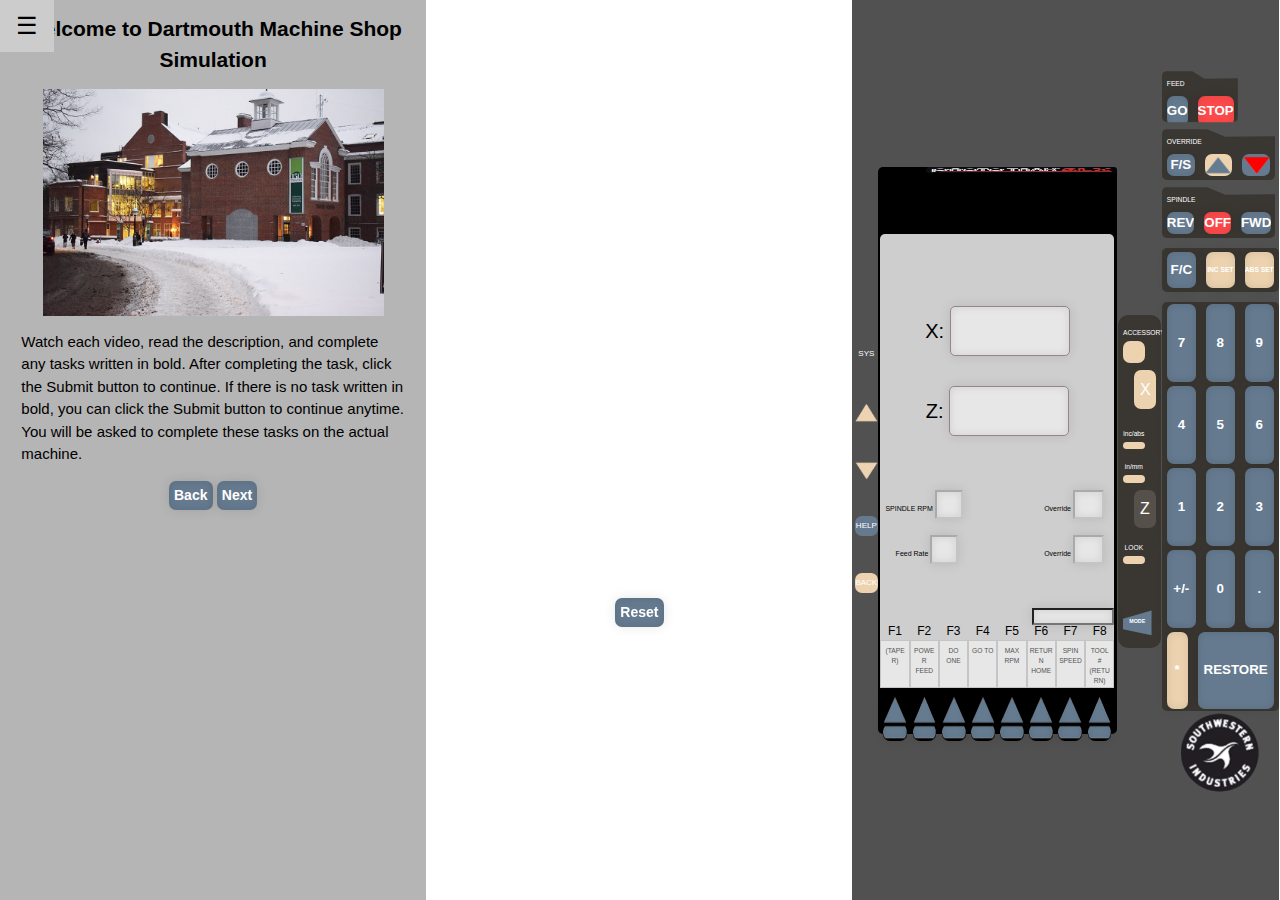
==== index.html @ ad378bb5 "Refactored code for hamburger bar" ====
<!DOCTYPE html>
<html>
<head>
    <link rel="stylesheet" href="https://www.w3schools.com/w3css/4/w3.css">
    <link rel="stylesheet" href="res/css/styles.css">
    <script src="https://ajax.googleapis.com/ajax/libs/jquery/3.3.1/jquery.min.js"></script>
    <script src='https://d3js.org/d3.v3.min.js'></script>
    <script src="https://cdn.babylonjs.com/babylon.js"></script>
    <script src="https://preview.babylonjs.com/loaders/babylonjs.loaders.min.js"></script>
    <title>Lathe</title>

</head>

<body>

  <div class="w3-sidebar w3-bar-block w3-card w3-animate-left" style="display:none" id="mySidebar">
      <button class="w3-bar-item w3-button w3-large" onclick="w3_close()">Close &times;</button>
      <div class="btn-group">
          <button onclick="PlaylistVideo(0)"> Introduction</button>
          <button onclick="PlaylistVideo(1)"> Timelapse</button>
          <button onclick="PlaylistVideo(2)"> Safety</button>
          <button onclick="PlaylistVideo(3)">LatheParts</button>
          <button onclick="PlaylistVideo(4)">LoadingChuck</button>
          <button onclick="PlaylistVideo(5)">TurnOnSpindle</button>
          <button onclick="PlaylistVideo(6)">ConstantRPM</button>
          <button onclick="PlaylistVideo(7)">ConstantSFM</button>
          <button onclick="PlaylistVideo(8)">XZCoordinate</button>
          <button onclick="PlaylistVideo(9)">XZWheels</button>
          <button onclick="PlaylistVideo(10)">FineCoarseControl</button>
          <button onclick="PlaylistVideo(11)">ZCoordinate</button>
          <button onclick="PlaylistVideo(12)">XCoordinate</button>
          <button onclick="PlaylistVideo(13)">GoToPosition</button>
          <button onclick="PlaylistVideo(14)">AggressiveCut</button>
      </div>

    </div>

  <div id="main">

    <div class="w3-teal">
        <button id="openNav" class="w3-button w3-teal w3-xlarge" onclick="w3_open()">&#9776;</button>
      </div>

    <div class="split left">
          <div>
            <div id="title">Welcome to Dartmouth Machine Shop Simulation</div>
            <img id="cover" src="res/imgs/img_test1.jpg" />
            <iframe id="player" style="display:none" frameborder="0"></iframe>
            <p id="description" >Watch each video, read the description, and complete any tasks written in bold. After completing the task, click the Submit button to continue. If there is no task written in bold, you can click the Submit button to continue anytime. You will be asked to complete these tasks on the actual machine.</p>
            <input type="button" class="button" value="Back" onclick="switchVideo('back')" />
            <!-- <input type="button" class="button" value="PlayList" onclick="" /> -->
            <input type="button" class="button" value="Next" onclick="switchVideo('next')" />
          </div>

    </div>

    <div class="split mid">

        <canvas id="canvas"></canvas>



        <figure>
            <svg></svg>
        </figure>

        <input type="button" class="button" value="Reset" onclick="reset()"/>


    </div>

    <div class="split right" style="padding-top: 0px;">
        <section class="control-panel">
            <div class = "leftControlBtn">
                <button class = "rbtn1" id="sys">SYS </button>
                <button class = "rbtn1" id = "upbtn">  <img src="res/imgs/UU.png"> </button>
                <button class = "rbtn1" id = "downbtn">  <img src="res/imgs/DD.png"> </button>
                <button class = "rbtn1" id = "help">  HELP </button>
                <button class = "rbtn1" id = "back">  BACK </button>
            </div>

            <div class = "readout-full">
                <div class = "logo">
                    <img src="res/imgs/redbtn.png" id = 'redbtn'>
                    <img src="res/imgs/logo.png" id = 'readout-logo'>
                </div>

                <div class = "readout">
                    <div class = XZ-coord>
                        <div class = "x-coord">
                            <p> <label>X: </label> <input id=xvar type="text" value="" name="xvar" disabled/><br /></p>
                        </div>
                        <div class = "z-coord">
                            <p> <label>Z: </label> <input id=zvar type="text" value="" name="zvar" disabled/><br /></p>
                        </div>
                    </div>

                    <div class = "text-field">
                        <div class = "text_row1">
                            <p id="p0"> <label id='tx1'>SPINDLE RPM </label> <input id=rpm type="text" value="" name="rpm" disabled/><br /></p>
                            <p id="p1"> <label id='tx1'>Override </label> <input id=overrite type="text" value="" name="overrite" disabled/><br /></p>
                        </div>
                        <div class = "text_row1">
                            <p id="p2"> <label id='tx1'>Feed Rate </label> <input id=frate type="text" value="" name="frate" disabled/><br /></p>
                            <p id="p1"> <label id='tx1'>Override </label> <input id=overrite type="text" value="" name="overrite" disabled/><br /></p>
                        </div>

                    </div>

                    <input type="text" value="" id="buffer" readonly>

                    <div class = "function">
                        <div class = "fnumber">
                            <label id = "h1">F1</label>
                            <textarea id=f1 disabled>(TAPER)</textarea>
                        </div>
                        <div class = "fnumber">
                            <label id = "h1">F2</label>
                            <textarea id=f2 disabled>POWER FEED</textarea>
                        </div>
                        <div class = "fnumber">
                            <label id = "h1">F3</label>
                            <textarea id=f3 disabled>DO ONE</textarea>
                        </div>
                        <div class = "fnumber">
                            <label id = "h1">F4</label>
                            <textarea id=f4 disabled>GO TO</textarea>
                        </div>
                        <div class = "fnumber">
                            <label id = "h1">F5</label>
                            <textarea id=f5 disabled>MAX RPM</textarea>
                        </div>
                        <div class = "fnumber">
                            <label id = "h1">F6</label>
                            <textarea id=f6 disabled>RETURN HOME</textarea>
                        </div>
                        <div class = "fnumber">
                            <label id = "h1">F7</label>
                            <textarea id=f7 disabled>SPIN SPEED</textarea>
                        </div>
                        <div class = "fnumber">
                            <label id = "h1">F8</label>
                            <textarea id=f8 disabled>TOOL # (RETURN)</textarea>
                        </div>
                    </div>
                </div>


                <div class = "readou-button">
                    <input type="button" class = "rbtn" value=" " id="f1btn" onclick="controlPressed('TAPER')" style="background-image: url(res/imgs/rbtn.png); background-size:100% 100%;height: 100%;width: 10%;">
                    <input type="button" class = "rbtn" value=" " id="f2btn" onclick="controlPressed('POWERFEED')" style="background-image: url(res/imgs/rbtn.png); background-size:100% 100%;height: 100%;width: 10%;">
                    <input type="button" class = "rbtn" value=" " id="f3btn" onclick="controlPressed('DOONE')" style="background-image: url(res/imgs/rbtn.png); background-size:100% 100%;height: 100%;width: 10%;">
                    <input type="button" class = "rbtn" value=" " id="f4btn" onclick="controlPressed('GOTO')" style="background-image: url(res/imgs/rbtn.png); background-size:100% 100%;height: 100%;width: 10%;">
                    <input type="button" class = "rbtn" value=" " id="f5btn" onclick="controlPressed('MAX_RPM')" style="background-image: url(res/imgs/rbtn.png); background-size:100% 100%;height: 100%;width: 10%;">
                    <input type="button" class = "rbtn" value=" " id="f6btn" onclick="controlPressed('RETURNHOME')" style="background-image: url(res/imgs/rbtn.png); background-size:100% 100%;height: 100%;width: 10%;">
                    <input type="button" class = "rbtn" value=" " id="f7btn" onclick="controlPressed('RPM')" style="background-image: url(res/imgs/rbtn.png); background-size:100% 100%;height: 100%;width: 10%;">
                    <input type="button" class = "rbtn" value=" " id="f8btn" onclick="controlPressed('TOOLRET')" style="background-image: url(res/imgs/rbtn.png); background-size:100% 100%;height: 100%;width: 10%;">
                </div>
            </div>


            <div class = "xz-input">
                <div class = "accessory" id = "firtbtn">
                    <label id = "button-header"><btn_text>ACCESSORY</btn_text></label>
                    <button class = "accbutton" id = "acc"></button>
                </div>
                <button class = "XZbutton" id = "Xbutton">X</button>

                <div class = "accessory">
                    <label id = "button-header1"><btn_text>inc/abs</btn_text></label>
                    <button class = "accbutton" id = "inc-abs"></button>
                </div>

                <div class = "accessory">
                    <label id = "button-header1"><btn_text>in/mm</btn_text></label>
                    <button class = "accbutton" id = "in-mm"></button>
                </div>


                <button class = "XZbutton" id = "Zbutton">Z</button>

                <div class = "accessory" id = "lookdiv">
                    <label id = "button-header1"><btn_text>LOOK</btn_text></label>
                    <button class = "accbutton" id = "look"></button>
                </div>

                <button class = "XZbutton" id = "mode">MODE</button>
            </div>

            <div class = "leftKeybord" id = "row1">

                <div class = "row3" id= "firstrow">

                    <label id =  "SPINDLE"><btn_text>FEED</btn_text></label>
                    <div class = "btn">

                        <input type="button" class="sbutton" value="GO" id = "GO" onclick='controlPressed("GO");'/>
                        <input type="button" class="sbutton" value="STOP" id = "STOP"  onclick="setAbsPos()" />
                    </div>
                </div>

                <div class = "row3">
                    <label id =  "SPINDLE"><btn_text>OVERRIDE</btn_text></label>
                    <div class = "btn">
                        <input type="button" class="sbutton" value="F/S" id = "FS"  onclick="setAbsPos()" />
                        <button class = "sbutton" id = "UP">  <img src="res/imgs/UA.png"> </button>
                        <button class = "sbutton" id = "DOWN">  <img src="res/imgs/DA.png"> </button>
                    </div>
                </div>

                <div class = "row3">
                    <label id =  "SPINDLE"><btn_text>SPINDLE</btn_text></label>
                    <div class = "btn">
                        <input type="button" class="sbutton" value="REV" id = "rev"  onclick="spindle(this)"/>
                        <input type="button" class="sbutton" value="OFF" id = "off"  onclick="spindle(this)" />
                        <input type="button" class="sbutton" value="FWD" id = "FWD"  onclick="spindle(this)" />
                    </div>
                </div>

                <div class = "row4">
                    <input type="button" class="sbutton" value="F/C" onclick="controlPressed('FC')" id="FC" />
                    <input type="button" class="sbutton" value="INC SET" id="IncSet" onclick="setIncPos()" />
                    <input type="button" class="sbutton" value="ABS SET" id="AbsSet" onclick="setAbsPos()" />
                </div>

                <div class = 'keyboard'>
                    <div class = "row">
                        <input type="button" class="fbutton" id = "numButton" value="7" onclick="numberPressed(this)"; />
                        <input type="button" class="fbutton" id = "numButton" value="8" onclick="numberPressed(this)"; />
                        <input type="button" class="fbutton" id = "numButton" value="9" onclick="numberPressed(this)"; />
                    </div>
                    <div class = "row">
                        <input type="button" class="fbutton" id = "numButton" value="4" onclick="numberPressed(this)"; />
                        <input type="button" class="fbutton" id = "numButton" value="5" onclick="numberPressed(this)"; />
                        <input type="button" class="fbutton" id = "numButton" value="6" onclick="numberPressed(this)"; />
                    </div>
                    <div class = "row">
                        <input type="button" class="fbutton" id = "numButton" value="1" onclick="numberPressed(this)"; />
                        <input type="button" class="fbutton" id = "numButton" value="2" onclick="numberPressed(this)"; />
                        <input type="button" class="fbutton" id = "numButton" value="3" onclick="numberPressed(this)"; />
                    </div>
                    <div class = "row">
                        <input type="button" class="fbutton" value="+/-" onclick="numberPressed(this)"; />
                        <input type="button" class="fbutton" id = "numButton" value="0" onclick="numberPressed(this)"; />
                        <input type="button" class="fbutton" value="." onclick="numberPressed(this)"; />
                    </div>
                    <div class = "row">
                        <input type="button" class="fbutton" id="abtn" value="*" />
                        <input type="button" class="fbutton" id="restorebtn" value="RESTORE" onclick="restore()"; />
                    </div>
                </div>
                <div class = "buttomlogo">
                    <img src="res/imgs/bottomLogo.png" id = 'blogo'>
                </div>

            </div>

        </section>
    </div>
  </div>

<script>
function w3_open() {
  document.getElementById("main").style.marginLeft = "0%";
  document.getElementById("mySidebar").style.width = "25%";
  document.getElementById("mySidebar").style.display = "block";
  document.getElementById("openNav").style.display = 'none';
}
function w3_close() {
  document.getElementById("main").style.marginLeft = "0%";
  document.getElementById("mySidebar").style.display = "none";
  document.getElementById("openNav").style.display = "inline-block";
}
</script>

<script type="text/javascript" src="res/js/secret.js"></script>
<script type="text/javascript" src="res/js/lathe.js"></script>
<script type="text/javascript" src="res/js/index.js"></script>
<script type="text/javascript" src="res/js/timer.js"></script>
<script type="text/javascript" src="res/js/simulation.js" defer></script>
</body>

</html>
---- res/css/styles.css ----
canvas#canvas {
    width: 98%;
    height: 400px;
    margin-top: 5px;
}

html {
  height: 70%;
}

body {
  height:100%;
    margin:0px;
}


section {
  border-radius: 5px;
}

p {
  text-align: left;
}

btn_text {
    font-size: 5pt;
}

.leftControlBtn {
  justify-content: center;
  display: flex;
  flex-direction: column;
  padding-left: 0.5%;
  height: 75%;
  width: 6%;
}

.rbtn1 {
  background: black;
  border: none;
  margin-top: 158%;
  height: 3%;
  text-decoration: none;
  display: inline-block;
  border-radius: 7px;
  cursor: pointer;
  padding-top: 0px;
  padding-bottom: 0px;
  padding-right: 0px;
  padding-left: 0px;

}


.rbtn1 img{
  width:100%;
  height: 98%;
}

button#sys,button#help,button#back {
  font-size: 6pt;
  color: white;
  text-align: center;
  background: transparent;
}


button#help {

    background-color: #657a8f;
}

button#back {
    background-color: #ecd2af;
}
button#upbtn,button#downbtn {
    background: transparent;
}

img#blogo {
    width: 70%;
}

.control-panel {
  display: flex;
  width: 100%;
  height: 100%;
  background: #515151;
  text-align: center;
  align-items: center;
  /* height: 600px; */
}


.readout-full{
  display: flex;
  flex-direction: column;
  align-items: flex-start;
  justify-content: space-around;
  width: 56%;
  height: 63%;
  background: black;
  border-radius: 5px;
}

img#readout-logo {
    width: 80%;
        height: 10%;
    border-radius: 5px;
}


.logo {
    flex-direction: row;
    width: 100%;
    display: flex;
    justify-content: flex-end;
    /* border-radius: 19px; */
}

img#redbtn {
    width: 20%;
    padding: -4px;
    padding-bottom: 20px;
    height: 10%;
}

/* This is the readout section */
.readout {
    display: flex;
      flex-direction: column;
      /* flex: 3; */
      width: 98%;
      margin-left: 1%;
      height: 88%;
      background: #cececf;
      text-align: center;
      /* flex-grow: 6; */
      border-radius: 5px;
      position: relative;
      justify-content: space-between;
      /* margin: 4px; */
      margin-bottom: 6%;
}
.readou-button {
  height: 8%;
  width: 100%;
  justify-content: space-evenly;
  display: flex;
  align-items: center;
  flex-direction: row;

}

img#rbtnimg {
    height: 38px;
}
.rbtn{
  background: black;
  border: none;
  margin-top: 15px;
  text-decoration: none;
  display: inline-block;
  border-radius: 7px;
  cursor: pointer;
}

input#xvar {
  border: 1px solid #978484!important;
  border-radius: 5px;
  height: 50px;
  width:120px;
    margin:40% 0 0 0;
}

input#zvar {
  border: 1px solid #978484!important;
  border-radius: 5px;
  height: 50px;
  width: 120px;
    margin:0 0 10% 0;
}

label {
  font-size: 20px;
}

.XZ-coord {
    display: flex;
    flex-direction: column;
    align-items: center;
}

.text_row1 {
    display: flex;
      flex-direction: row;
      height: 50%;
      align-items: flex-start;
      justify-content: space-between;
      /* margin: 0 10% 0; */
}

p#p0 {
    width: 40%;
    margin-left: 5px;
    margin-top: 0px;
    margin-bottom: 0px;

}

p#p1 {
    width: 30%;
    margin-left: 5px;
    margin-top: 0px;
    margin-bottom: 0px;

}

p#p2 {
    width: 40%;
    margin-left: 6.5%;
    margin-top: 0px;
    margin-bottom: 0px;

}

label#tx1 {
    font-size: 7px;
}
input#rpm {
  width: 30%;
  height: 80%;
}
input#overrite {
    width: 44%;
    height: 80%;
}
input#frate {
  width: 30%;
  height: 80%;
}
.text-field {
  display: flex;
  flex-direction: column;
  width: 100%;
      height: 20%;
}


input {
  font-family:Helvetica, Arial, sans-serif;
  font-size:15pt;
  /* border: 5px solid white; */
  -webkit-box-shadow:
    inset 0 0 5px  rgba(0,0,0,0.1),
          0 0 8px rgba(0,0,0,0.1);
  -moz-box-shadow:
    inset 0 0 8px  rgba(0,0,0,0.1),
          0 0 12px rgba(0,0,0,0.1);
  box-shadow:
    inset 0 0 8px  rgba(0,0,0,0.1),
          0 0 12px rgba(0,0,0,0.1);
  /* padding: 15px; */
  background: rgba(255,255,255,0.5);
  /* margin: 0 0 10px 0; */
}

input#buffer {
    width: 35%;
    height: 4%;
    position: absolute;
    bottom: 11%;
    right: 0;
    font-size: 8pt;
}

.fnumber {
    display: flex;
    width: 12.5%;
    height: 100%;
    flex-direction: column;
    margin-top: 19px;
}

.function {
    height: 16%;
    display: flex;
}

label#h1 {
    font-size: 12px;
}

textarea {
    resize: none;
    text-align: center;
    font-size: 5pt;
    background-color: #e7e7e7;
    width: 100%;
    height: 68%;
    padding-top: 16%;
}

/* This is the XZ input section */
.xz-input {
  font-size: 14px;
  display: flex;
  margin-left: 0.3%;
  flex-direction: column;
  align-items: flex-start;
  width: 10%;
  justify-content: space-between;
  height: 37%;
  border-radius: 10px;
  background: #3a3732;
  margin-top: 15%;
}

.XZbutton {
  background: #ecd2af;
  border: none;
  color: white;
  height: 40px;
  width: 51%;
  text-align: center;
  text-decoration: none;
  display: inline-block;
  border-radius: 7px;
  font-size: 16px;
  margin: 7px 5px;
  cursor: pointer;

}


.accessory{
  display: flex;
  width: 51%;
  height: 30px;
  flex-direction: column;
  margin-left: 5px;
  margin-top: 5px;
}

div#firtbtn {
    height: 45px;
}

label#button-header {
    color: white;
    font-size: 14px;

}

label#button-header1 {
    color: white;
    font-size: 14px;
}

button#mode {
  clip-path: polygon(0 41%, 100% 19%, 100% 84%, 0 68%);
  width: 67%;
  font-size: 12px;
  font-weight: 600;
  margin-top: 39px;
  font-size: 4pt;
  }

.accbutton {
    background: #ecd2af;
    border: none;
    /* color: white; */
    height: 100%;
    width: 100%;
    /* padding: 0px 10px; */
    /* text-align: center; */
    /* text-decoration: none; */
    display: inline-block;
    border-radius: 7px;
    font-size: 16px;
    /* margin: 7px 5px; */
    cursor: pointer;
  }

button#Xbutton, #Zbutton {
    align-self: flex-end;

}

#lookdiv{
  margin-top: 0px;
}

#Zbutton {
  background: #55504a;
}

#mode {
  background-color: #657a8f;
}


/* This is the button-control seciton*/

.keyboard {
  display: flex;
  flex-direction: column;
  align-items: center;
  justify-content: space-evenly;
  width: 100%;
  height: 50%;
  flex: 2;
  background: #3a3732;
  border-radius: 5px;
}

.leftKeybord {
  display: flex;
      flex-direction: column;
      align-items: flex-start;
      justify-content: space-evenly;
      width: 100%;
      height: 81%;
      flex: 2;
      border-radius: 5px;
      margin-left: 0.3%;
      margin-bottom: 10%;
}


.row3{
  display: flex;
  flex-direction: column;
  align-items: flex-start;
  border-radius: 5px;
  background: #3a3732;
  width: 97%;
  margin-top: 7px;
  clip-path: polygon(40% 0, 56% 15%, 100% 14%, 100% 100%, 0 100%, 0 0);
}

.row4{
    display: flex;
    flex-direction: row;
    border-radius: 5px;
    background: #3a3732;
    width: 100%;
    margin-top: 10px;
    margin-bottom: 10px;
    height: 6%;

}

.btn{
  display: flex;
  flex-direction: row;
  width: 100%;
}

.row {
  display: flex;
  flex-direction: row;
  width: 100%;
  height: 20%;
}

.sbutton {
  background-color: #657a8f;
  border: none;
  color: white;
  width:33.3%;
  text-align: center;
  text-decoration: none;
  display: inline-block;
  border-radius: 7px;
  font-size: 12px;
  margin: 4px 5px;
  font-weight: bold;
  cursor: pointer;
  background-repeat:no-repeat;
  padding-left: 0px;
  padding-right: 0px;
}
.sbutton:hover, .rbtn:hover, .rbtn:hover, .accbutton:hover, .fbutton:hover, .subbutton:hover, .XZbutton:hover,
.rbtn1:hover {
  box-shadow: 0 12px 16px 0 rgba(0,0,0,0.24), 0 17px 50px 0 rgba(0,0,0,0.19);
}

/* padding-top: 12px;
clip-path: polygon(47% 0, 56% 15%, 100% 14%, 100% 100%, 0 100%, 0 0); */

.subbutton {
  background-color: #657a8f;
  border: none;
  color: white;
  text-align: center;
  text-decoration: none;
  display: inline-block;
  border-radius: 7px;
  font-size: 14px;
  margin: 4px 5px;
  font-weight: bold;
  cursor: pointer;
  padding: 6px 8px;


}

#FC {
  font-size: 10pt;
}

#IncSet {
  background-color: #ecd2af;
  font-size: 5pt;
}

#AbsSet {
  background-color: #ecd2af;
  font-size: 5pt;
}

#rev {
  font-size: 10pt;
}

#off {
  font-size: 10pt;
  background: #fc494a;
}

#FWD {
  font-size: 10pt;
}

#FS {
    font-size: 10pt;
    width: 33%;
}

#UP {
  width: 33%;
  background-color: #ecd2af;
}

#DOWN {
  width: 33%;
}

.sbutton img{
  width: 96%;
  height: 96%;
}
#GO {
  width: 48%;
  font-size: 10pt;
  height: 100%;
  text-align: center;
}

#STOP {
  background: #fc494a;
  width: 48%;
  font-size: 10pt;
  height: 100%;
}
#row1{
  width:20%
}

#firstrow {
    width: 65%;
}
#SPINDLE{
  font-size: 14px;
  color: white;
  padding-left: 5px;
}


.fbutton {
  background-color: #657a8f;
  border: none;
  color: white;
  width: 33.3%;
  text-align: center;
  text-decoration: none;
  display: inline-block;
  border-radius: 7px;
  font-size: 10pt;
  margin: 2px 5px;
  font-weight: bold;
  cursor: pointer;
}

#restorebtn{
    width:67.7%;
    background-color: #657a8f;

}

#abtn{
    background-color: #ecd2af;
}


.video{
  box-shadow: 0 12px 16px 0 rgba(0,0,0,0.24), 0 17px 50px 0 rgba(0,0,0,0.19);
  border-radius: 7px;
  background-color: #657a8f;
  display: flex;
  flex-direction: column;
}

/* Split the screen into three columns */
.split {
  height: 100%;
  position: fixed;
  z-index: 1;
  top: 0;
  /* //overflow-x: scroll; */
}

/* Control the left side */
.left {
    width: 33.3%;
    text-align: center;
    overflow-y: scroll;
    background: #b5b5b5;
}

/* Control the middle */
.mid {
    left: 33.3%;
    width: 33.3%;
    text-align: center;
}

/* Control the right side */
.right {
    left: 66.6%;
    width: 33.3%;
    display:flex;
    justify-content:center;
    flex-direction:column;
    background: #515151;
}

#title {
    font-size: 1.4em;
    font-family: Helvetica, Arial, sans-serif;
    margin-top: 3%;
    margin-bottom: 3%;
    font-weight: bold;
}

#cover {
    display: block;
    margin: auto;
    width: 80%;
    height: 50%;
}

#player {
    /* display property set programmatically */
    margin: auto;
    width: 24em;
    height: 16em;
}

#description {
    font-size: 1em;
    padding-left: 5%;
    padding-right: 5%;
    font-family: Helvetica, Arial, sans-serif;
}

/* Setting space for a break element for the description text */
br {
    line-height: 170%;
}

.button {
    display: table-cell;
    background-color: #657a8f;
    border: none;
    color: white;
    padding: 0.9% 1.2%;
    text-align: center;
    text-decoration: none;
    border-radius: 7px;
    font-size: 14px;
    font-weight: bold;
    cursor: pointer;
    margin-bottom: 3%;
}

#Timer {
    background-color:#419D78;
    color:#EFD0CA;
    font-size:20px;
    text-align:center;
}

.outer1 {
    fill: black;
}

.outer2 {
    fill: #5D5D5D;
}

.rotatable1 {
    fill: #5D5D5D;
}

.rotatable2 {
    fill: black;
}

.cutting_tool {
    fill: #323232;
}

hr {
    margin-bottom: 15px;
}
.w3-sidebar, .w3-bar-block, .w3-card, .w3-animate-left, .w3-teal {
    /* left: 66.6%;
    width: 33.3%; */
    position: absolute;
    z-index: 999;
}

.btn-group button {
  background-color: black; /* Green background */
  border: 1px solid green; /* Green border */
  color: white; /* White text */
  padding: 10px; /* Some padding */
  cursor: pointer; /* Pointer/hand icon */
  width: 100%; /* Set a width if needed */
  display: block; /* Make the buttons appear below each other */
}

.btn-group button:not(:last-child) {
  border-bottom: none; /* Prevent double borders */
}

/* Add a background color on hover */
.btn-group button:hover {
  background-color: #3e8e41;
}

.w3-sidebar, .w3-bar-block, .w3-card, .w3-animate-left, .w3-teal {
    /* left: 66.6%;
    width: 33.3%; */
    position: absolute;
    z-index: 999;
}

.btn-group button {
  background-color: black; /* Green background */
  border: 1px solid green; /* Green border */
  color: white; /* White text */
  padding: 10px; /* Some padding */
  cursor: pointer; /* Pointer/hand icon */
  width: 100%; /* Set a width if needed */
  display: block; /* Make the buttons appear below each other */
}

.btn-group button:not(:last-child) {
  border-bottom: none; /* Prevent double borders */
}

/* Add a background color on hover */
.btn-group button:hover {
  background-color: #3e8e41;
}
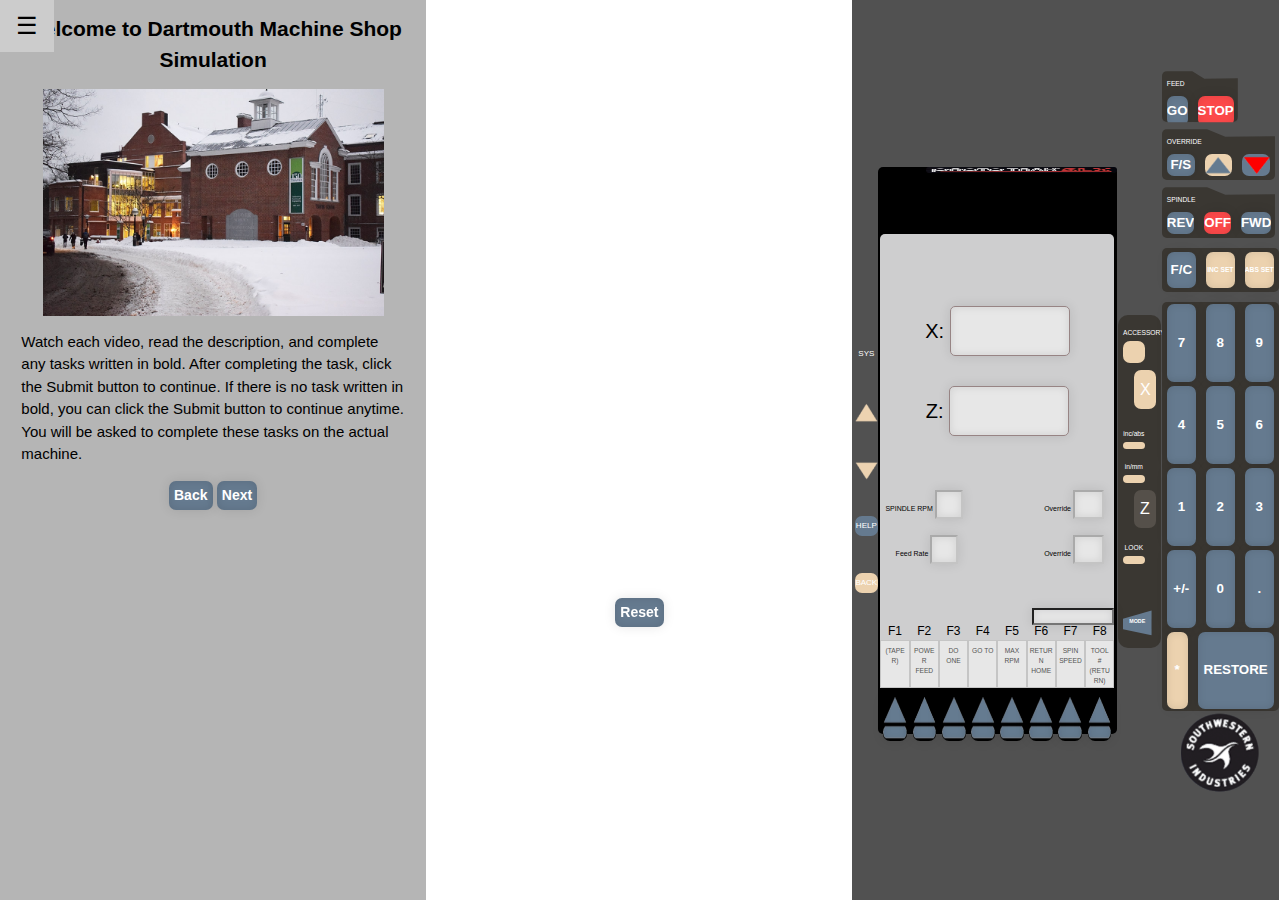
==== commit af0eeb77: "Merge pull request #70 from Machine-Tool-Simulator/refactor-burger" ====
(no text change in the page or its own stylesheets)
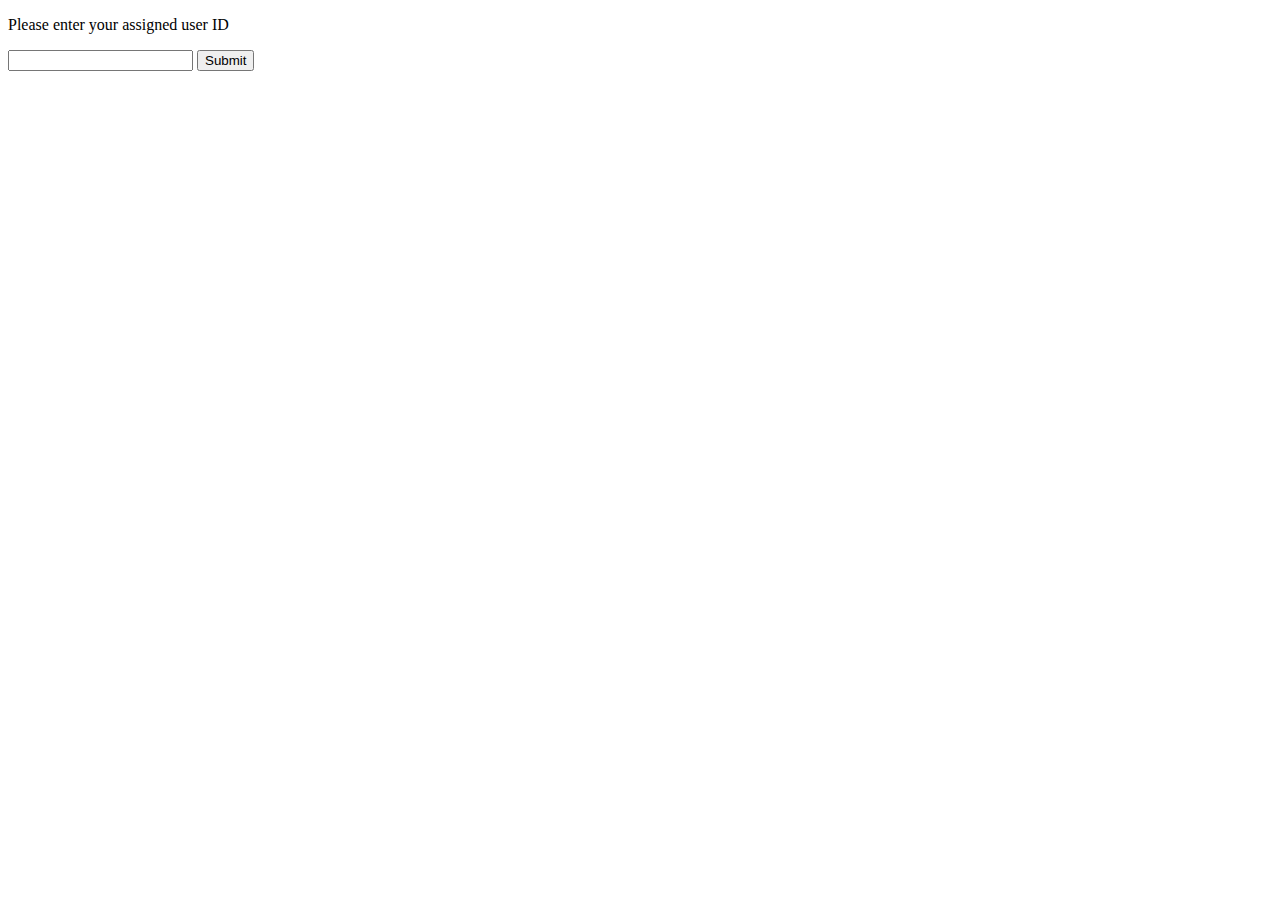
==== commit f1ad0936: "Three groups" ====
--- a/index.html
+++ b/index.html
@@ -1,283 +1,18 @@
 <!DOCTYPE html>
 <html>
 <head>
-    <link rel="stylesheet" href="https://www.w3schools.com/w3css/4/w3.css">
-    <link rel="stylesheet" href="res/css/styles.css">
-    <script src="https://ajax.googleapis.com/ajax/libs/jquery/3.3.1/jquery.min.js"></script>
-    <script src='https://d3js.org/d3.v3.min.js'></script>
-    <script src="https://cdn.babylonjs.com/babylon.js"></script>
-    <script src="https://preview.babylonjs.com/loaders/babylonjs.loaders.min.js"></script>
+    
     <title>Lathe</title>
 
 </head>
 
 <body>
 
-  <div class="w3-sidebar w3-bar-block w3-card w3-animate-left" style="display:none" id="mySidebar">
-      <button class="w3-bar-item w3-button w3-large" onclick="w3_close()">Close &times;</button>
-      <div class="btn-group">
-          <button onclick="PlaylistVideo(0)"> Introduction</button>
-          <button onclick="PlaylistVideo(1)"> Timelapse</button>
-          <button onclick="PlaylistVideo(2)"> Safety</button>
-          <button onclick="PlaylistVideo(3)">LatheParts</button>
-          <button onclick="PlaylistVideo(4)">LoadingChuck</button>
-          <button onclick="PlaylistVideo(5)">TurnOnSpindle</button>
-          <button onclick="PlaylistVideo(6)">ConstantRPM</button>
-          <button onclick="PlaylistVideo(7)">ConstantSFM</button>
-          <button onclick="PlaylistVideo(8)">XZCoordinate</button>
-          <button onclick="PlaylistVideo(9)">XZWheels</button>
-          <button onclick="PlaylistVideo(10)">FineCoarseControl</button>
-          <button onclick="PlaylistVideo(11)">ZCoordinate</button>
-          <button onclick="PlaylistVideo(12)">XCoordinate</button>
-          <button onclick="PlaylistVideo(13)">GoToPosition</button>
-          <button onclick="PlaylistVideo(14)">AggressiveCut</button>
-      </div>
+<p>Please enter your assigned user ID</p>
+<input id="user-id" type="number">
+<button id="btn-submit-id" onclick="jump()">Submit</button>
 
-    </div>
-
-  <div id="main">
-
-    <div class="w3-teal">
-        <button id="openNav" class="w3-button w3-teal w3-xlarge" onclick="w3_open()">&#9776;</button>
-      </div>
-
-    <div class="split left">
-          <div>
-            <div id="title">Welcome to Dartmouth Machine Shop Simulation</div>
-            <img id="cover" src="res/imgs/img_test1.jpg" />
-            <iframe id="player" style="display:none" frameborder="0"></iframe>
-            <p id="description" >Watch each video, read the description, and complete any tasks written in bold. After completing the task, click the Submit button to continue. If there is no task written in bold, you can click the Submit button to continue anytime. You will be asked to complete these tasks on the actual machine.</p>
-            <input type="button" class="button" value="Back" onclick="switchVideo('back')" />
-            <!-- <input type="button" class="button" value="PlayList" onclick="" /> -->
-            <input type="button" class="button" value="Next" onclick="switchVideo('next')" />
-          </div>
-
-    </div>
-
-    <div class="split mid">
-
-        <canvas id="canvas"></canvas>
-
-
-
-        <figure>
-            <svg></svg>
-        </figure>
-
-        <input type="button" class="button" value="Reset" onclick="reset()"/>
-
-
-    </div>
-
-    <div class="split right" style="padding-top: 0px;">
-        <section class="control-panel">
-            <div class = "leftControlBtn">
-                <button class = "rbtn1" id="sys">SYS </button>
-                <button class = "rbtn1" id = "upbtn">  <img src="res/imgs/UU.png"> </button>
-                <button class = "rbtn1" id = "downbtn">  <img src="res/imgs/DD.png"> </button>
-                <button class = "rbtn1" id = "help">  HELP </button>
-                <button class = "rbtn1" id = "back">  BACK </button>
-            </div>
-
-            <div class = "readout-full">
-                <div class = "logo">
-                    <img src="res/imgs/redbtn.png" id = 'redbtn'>
-                    <img src="res/imgs/logo.png" id = 'readout-logo'>
-                </div>
-
-                <div class = "readout">
-                    <div class = XZ-coord>
-                        <div class = "x-coord">
-                            <p> <label>X: </label> <input id=xvar type="text" value="" name="xvar" disabled/><br /></p>
-                        </div>
-                        <div class = "z-coord">
-                            <p> <label>Z: </label> <input id=zvar type="text" value="" name="zvar" disabled/><br /></p>
-                        </div>
-                    </div>
-
-                    <div class = "text-field">
-                        <div class = "text_row1">
-                            <p id="p0"> <label id='tx1'>SPINDLE RPM </label> <input id=rpm type="text" value="" name="rpm" disabled/><br /></p>
-                            <p id="p1"> <label id='tx1'>Override </label> <input id=overrite type="text" value="" name="overrite" disabled/><br /></p>
-                        </div>
-                        <div class = "text_row1">
-                            <p id="p2"> <label id='tx1'>Feed Rate </label> <input id=frate type="text" value="" name="frate" disabled/><br /></p>
-                            <p id="p1"> <label id='tx1'>Override </label> <input id=overrite type="text" value="" name="overrite" disabled/><br /></p>
-                        </div>
-
-                    </div>
-
-                    <input type="text" value="" id="buffer" readonly>
-
-                    <div class = "function">
-                        <div class = "fnumber">
-                            <label id = "h1">F1</label>
-                            <textarea id=f1 disabled>(TAPER)</textarea>
-                        </div>
-                        <div class = "fnumber">
-                            <label id = "h1">F2</label>
-                            <textarea id=f2 disabled>POWER FEED</textarea>
-                        </div>
-                        <div class = "fnumber">
-                            <label id = "h1">F3</label>
-                            <textarea id=f3 disabled>DO ONE</textarea>
-                        </div>
-                        <div class = "fnumber">
-                            <label id = "h1">F4</label>
-                            <textarea id=f4 disabled>GO TO</textarea>
-                        </div>
-                        <div class = "fnumber">
-                            <label id = "h1">F5</label>
-                            <textarea id=f5 disabled>MAX RPM</textarea>
-                        </div>
-                        <div class = "fnumber">
-                            <label id = "h1">F6</label>
-                            <textarea id=f6 disabled>RETURN HOME</textarea>
-                        </div>
-                        <div class = "fnumber">
-                            <label id = "h1">F7</label>
-                            <textarea id=f7 disabled>SPIN SPEED</textarea>
-                        </div>
-                        <div class = "fnumber">
-                            <label id = "h1">F8</label>
-                            <textarea id=f8 disabled>TOOL # (RETURN)</textarea>
-                        </div>
-                    </div>
-                </div>
-
-
-                <div class = "readou-button">
-                    <input type="button" class = "rbtn" value=" " id="f1btn" onclick="controlPressed('TAPER')" style="background-image: url(res/imgs/rbtn.png); background-size:100% 100%;height: 100%;width: 10%;">
-                    <input type="button" class = "rbtn" value=" " id="f2btn" onclick="controlPressed('POWERFEED')" style="background-image: url(res/imgs/rbtn.png); background-size:100% 100%;height: 100%;width: 10%;">
-                    <input type="button" class = "rbtn" value=" " id="f3btn" onclick="controlPressed('DOONE')" style="background-image: url(res/imgs/rbtn.png); background-size:100% 100%;height: 100%;width: 10%;">
-                    <input type="button" class = "rbtn" value=" " id="f4btn" onclick="controlPressed('GOTO')" style="background-image: url(res/imgs/rbtn.png); background-size:100% 100%;height: 100%;width: 10%;">
-                    <input type="button" class = "rbtn" value=" " id="f5btn" onclick="controlPressed('MAX_RPM')" style="background-image: url(res/imgs/rbtn.png); background-size:100% 100%;height: 100%;width: 10%;">
-                    <input type="button" class = "rbtn" value=" " id="f6btn" onclick="controlPressed('RETURNHOME')" style="background-image: url(res/imgs/rbtn.png); background-size:100% 100%;height: 100%;width: 10%;">
-                    <input type="button" class = "rbtn" value=" " id="f7btn" onclick="controlPressed('RPM')" style="background-image: url(res/imgs/rbtn.png); background-size:100% 100%;height: 100%;width: 10%;">
-                    <input type="button" class = "rbtn" value=" " id="f8btn" onclick="controlPressed('TOOLRET')" style="background-image: url(res/imgs/rbtn.png); background-size:100% 100%;height: 100%;width: 10%;">
-                </div>
-            </div>
-
-
-            <div class = "xz-input">
-                <div class = "accessory" id = "firtbtn">
-                    <label id = "button-header"><btn_text>ACCESSORY</btn_text></label>
-                    <button class = "accbutton" id = "acc"></button>
-                </div>
-                <button class = "XZbutton" id = "Xbutton">X</button>
-
-                <div class = "accessory">
-                    <label id = "button-header1"><btn_text>inc/abs</btn_text></label>
-                    <button class = "accbutton" id = "inc-abs"></button>
-                </div>
-
-                <div class = "accessory">
-                    <label id = "button-header1"><btn_text>in/mm</btn_text></label>
-                    <button class = "accbutton" id = "in-mm"></button>
-                </div>
-
-
-                <button class = "XZbutton" id = "Zbutton">Z</button>
-
-                <div class = "accessory" id = "lookdiv">
-                    <label id = "button-header1"><btn_text>LOOK</btn_text></label>
-                    <button class = "accbutton" id = "look"></button>
-                </div>
-
-                <button class = "XZbutton" id = "mode">MODE</button>
-            </div>
-
-            <div class = "leftKeybord" id = "row1">
-
-                <div class = "row3" id= "firstrow">
-
-                    <label id =  "SPINDLE"><btn_text>FEED</btn_text></label>
-                    <div class = "btn">
-
-                        <input type="button" class="sbutton" value="GO" id = "GO" onclick='controlPressed("GO");'/>
-                        <input type="button" class="sbutton" value="STOP" id = "STOP"  onclick="setAbsPos()" />
-                    </div>
-                </div>
-
-                <div class = "row3">
-                    <label id =  "SPINDLE"><btn_text>OVERRIDE</btn_text></label>
-                    <div class = "btn">
-                        <input type="button" class="sbutton" value="F/S" id = "FS"  onclick="setAbsPos()" />
-                        <button class = "sbutton" id = "UP">  <img src="res/imgs/UA.png"> </button>
-                        <button class = "sbutton" id = "DOWN">  <img src="res/imgs/DA.png"> </button>
-                    </div>
-                </div>
-
-                <div class = "row3">
-                    <label id =  "SPINDLE"><btn_text>SPINDLE</btn_text></label>
-                    <div class = "btn">
-                        <input type="button" class="sbutton" value="REV" id = "rev"  onclick="spindle(this)"/>
-                        <input type="button" class="sbutton" value="OFF" id = "off"  onclick="spindle(this)" />
-                        <input type="button" class="sbutton" value="FWD" id = "FWD"  onclick="spindle(this)" />
-                    </div>
-                </div>
-
-                <div class = "row4">
-                    <input type="button" class="sbutton" value="F/C" onclick="controlPressed('FC')" id="FC" />
-                    <input type="button" class="sbutton" value="INC SET" id="IncSet" onclick="setIncPos()" />
-                    <input type="button" class="sbutton" value="ABS SET" id="AbsSet" onclick="setAbsPos()" />
-                </div>
-
-                <div class = 'keyboard'>
-                    <div class = "row">
-                        <input type="button" class="fbutton" id = "numButton" value="7" onclick="numberPressed(this)"; />
-                        <input type="button" class="fbutton" id = "numButton" value="8" onclick="numberPressed(this)"; />
-                        <input type="button" class="fbutton" id = "numButton" value="9" onclick="numberPressed(this)"; />
-                    </div>
-                    <div class = "row">
-                        <input type="button" class="fbutton" id = "numButton" value="4" onclick="numberPressed(this)"; />
-                        <input type="button" class="fbutton" id = "numButton" value="5" onclick="numberPressed(this)"; />
-                        <input type="button" class="fbutton" id = "numButton" value="6" onclick="numberPressed(this)"; />
-                    </div>
-                    <div class = "row">
-                        <input type="button" class="fbutton" id = "numButton" value="1" onclick="numberPressed(this)"; />
-                        <input type="button" class="fbutton" id = "numButton" value="2" onclick="numberPressed(this)"; />
-                        <input type="button" class="fbutton" id = "numButton" value="3" onclick="numberPressed(this)"; />
-                    </div>
-                    <div class = "row">
-                        <input type="button" class="fbutton" value="+/-" onclick="numberPressed(this)"; />
-                        <input type="button" class="fbutton" id = "numButton" value="0" onclick="numberPressed(this)"; />
-                        <input type="button" class="fbutton" value="." onclick="numberPressed(this)"; />
-                    </div>
-                    <div class = "row">
-                        <input type="button" class="fbutton" id="abtn" value="*" />
-                        <input type="button" class="fbutton" id="restorebtn" value="RESTORE" onclick="restore()"; />
-                    </div>
-                </div>
-                <div class = "buttomlogo">
-                    <img src="res/imgs/bottomLogo.png" id = 'blogo'>
-                </div>
-
-            </div>
-
-        </section>
-    </div>
-  </div>
-
-<script>
-function w3_open() {
-  document.getElementById("main").style.marginLeft = "0%";
-  document.getElementById("mySidebar").style.width = "25%";
-  document.getElementById("mySidebar").style.display = "block";
-  document.getElementById("openNav").style.display = 'none';
-}
-function w3_close() {
-  document.getElementById("main").style.marginLeft = "0%";
-  document.getElementById("mySidebar").style.display = "none";
-  document.getElementById("openNav").style.display = "inline-block";
-}
-</script>
-
-<script type="text/javascript" src="res/js/secret.js"></script>
-<script type="text/javascript" src="res/js/lathe.js"></script>
 <script type="text/javascript" src="res/js/index.js"></script>
-<script type="text/javascript" src="res/js/timer.js"></script>
-<script type="text/javascript" src="res/js/simulation.js" defer></script>
 </body>
 
 </html>
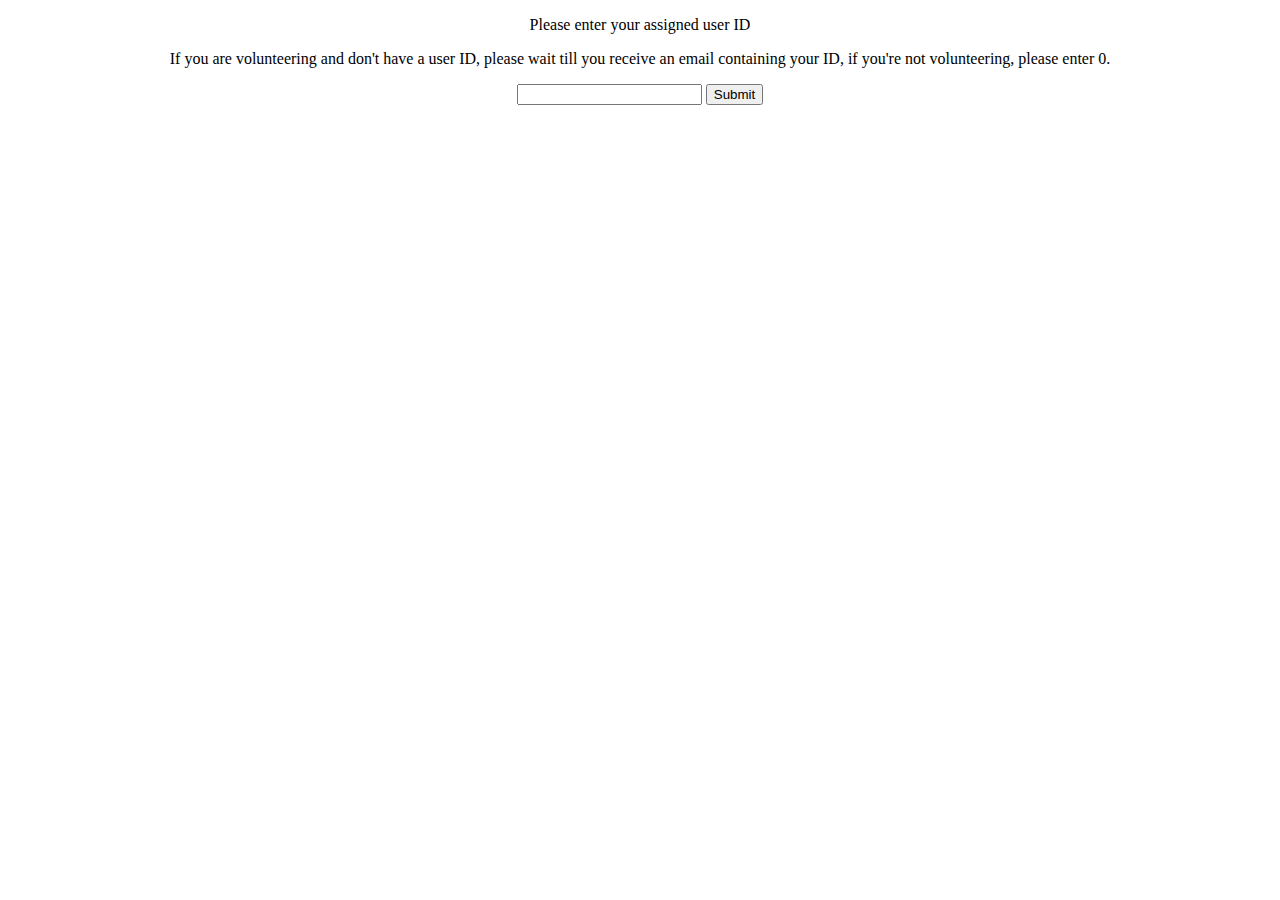
==== commit d136416e: "Updated landing page text" ====
--- a/index.html
+++ b/index.html
@@ -6,9 +6,10 @@
 
 </head>
 
-<body>
+<body style="text-align:center">
 
 <p>Please enter your assigned user ID</p>
+<p>If you are volunteering and don't have a user ID, please wait till you receive an email containing your ID, if you're not volunteering, please enter 0.</p>
 <input id="user-id" type="number">
 <button id="btn-submit-id" onclick="jump()">Submit</button>
 
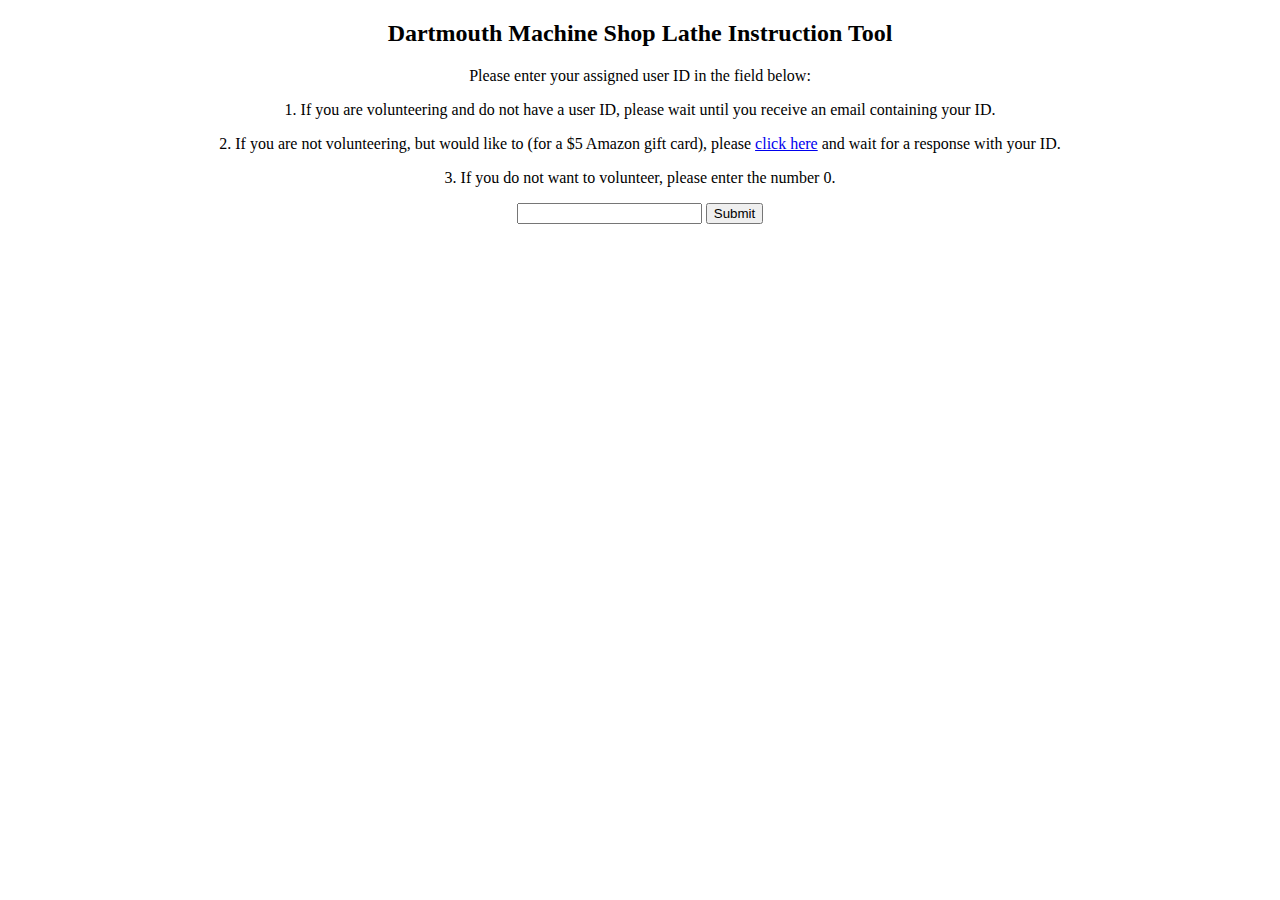
==== commit ff84418d: "Updated landing page text" ====
--- a/index.html
+++ b/index.html
@@ -7,9 +7,11 @@
 </head>
 
 <body style="text-align:center">
-
-<p>Please enter your assigned user ID</p>
-<p>If you are volunteering and don't have a user ID, please wait till you receive an email containing your ID, if you're not volunteering, please enter 0.</p>
+<h2>Dartmouth Machine Shop Lathe Instruction Tool</h2>
+<p>Please enter your assigned user ID in the field below:</p>
+<p>1. If you are volunteering and do not have a user ID, please wait until you receive an email containing your ID.</p>
+<p>2. If you are not volunteering, but would like to (for a $5 Amazon gift card), please <a href="https://goo.gl/PG24ot">click here</a> and wait for a response with your ID.</p>
+<p>3. If you do not want to volunteer, please enter the number 0.</p>
 <input id="user-id" type="number">
 <button id="btn-submit-id" onclick="jump()">Submit</button>
 
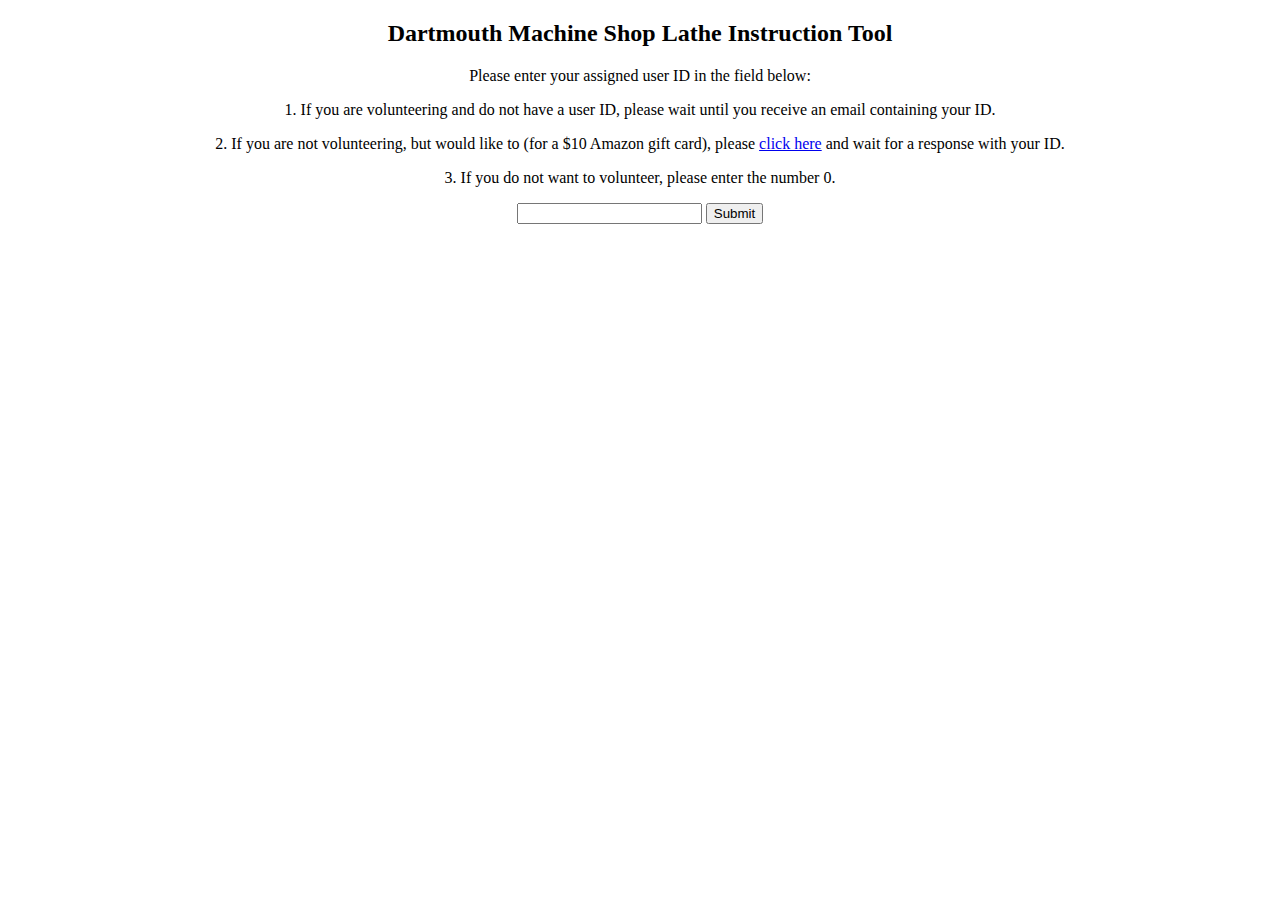
==== commit e3b17c5b: "Changed monetary amount" ====
--- a/index.html
+++ b/index.html
@@ -10,7 +10,7 @@
 <h2>Dartmouth Machine Shop Lathe Instruction Tool</h2>
 <p>Please enter your assigned user ID in the field below:</p>
 <p>1. If you are volunteering and do not have a user ID, please wait until you receive an email containing your ID.</p>
-<p>2. If you are not volunteering, but would like to (for a $5 Amazon gift card), please <a href="https://goo.gl/PG24ot">click here</a> and wait for a response with your ID.</p>
+<p>2. If you are not volunteering, but would like to (for a $10 Amazon gift card), please <a href="https://goo.gl/PG24ot">click here</a> and wait for a response with your ID.</p>
 <p>3. If you do not want to volunteer, please enter the number 0.</p>
 <input id="user-id" type="number">
 <button id="btn-submit-id" onclick="jump()">Submit</button>
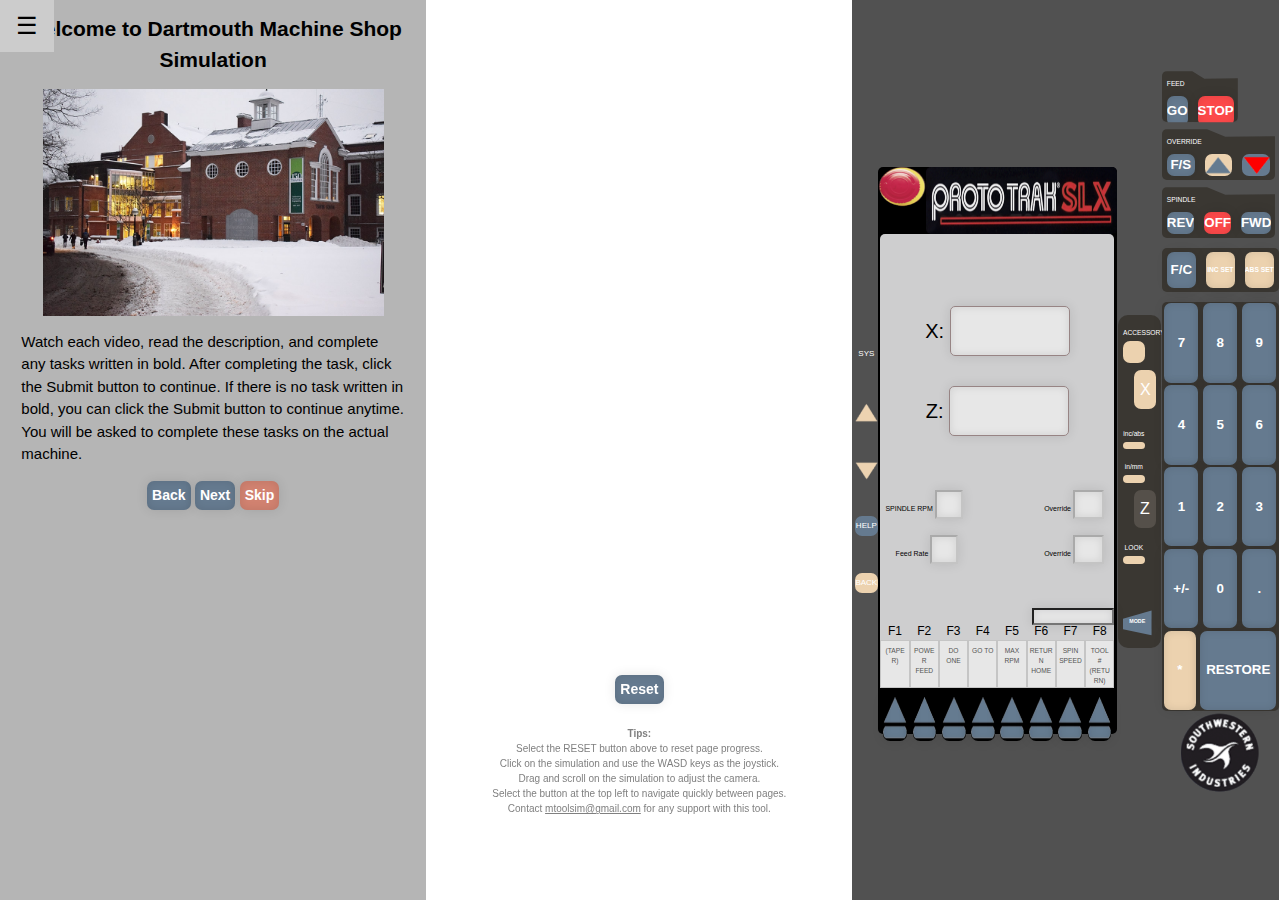
==== commit f79e2afd: "Reorganize for the final version" ====
--- a/index.html
+++ b/index.html
@@ -1,21 +1,316 @@
 <!DOCTYPE html>
 <html>
+
 <head>
-    
+    <link rel="stylesheet" href="https://www.w3schools.com/w3css/4/w3.css">
+    <link rel="stylesheet" href="res/css/styles.css">
+    <script src="https://ajax.googleapis.com/ajax/libs/jquery/3.3.1/jquery.min.js"></script>
+    <script src='https://d3js.org/d3.v3.min.js'></script>
+    <script src="https://cdn.babylonjs.com/babylon.js"></script>
+    <script src="https://preview.babylonjs.com/loaders/babylonjs.loaders.min.js"></script>
+    <meta name="viewport" content="width=device-width">
     <title>Lathe</title>
 
 </head>
 
-<body style="text-align:center">
-<h2>Dartmouth Machine Shop Lathe Instruction Tool</h2>
-<p>Please enter your assigned user ID in the field below:</p>
-<p>1. If you are volunteering and do not have a user ID, please wait until you receive an email containing your ID.</p>
-<p>2. If you are not volunteering, but would like to (for a $10 Amazon gift card), please <a href="https://goo.gl/PG24ot">click here</a> and wait for a response with your ID.</p>
-<p>3. If you do not want to volunteer, please enter the number 0.</p>
-<input id="user-id" type="number">
-<button id="btn-submit-id" onclick="jump()">Submit</button>
-
-<script type="text/javascript" src="res/js/index.js"></script>
+<body>
+
+    <div class="w3-sidebar w3-bar-block w3-card w3-animate-left" style="display:none" id="mySidebar">
+        <button class="w3-bar-item w3-button w3-large" onclick="closeSidebar()">Close &times;</button>
+        <div class="btn-group">
+            <button onclick="PlaylistVideo(0)">Introduction</button>
+            <button onclick="PlaylistVideo(1)">Timelapse</button>
+            <button onclick="PlaylistVideo(2)">Safety</button>
+            <button onclick="PlaylistVideo(3)">LatheParts</button>
+            <button onclick="PlaylistVideo(4)">LoadingChuck</button>
+            <button onclick="PlaylistVideo(5)">TurnOnSpindle</button>
+            <button onclick="PlaylistVideo(6)">ConstantRPM</button>
+            <button onclick="PlaylistVideo(7)">ConstantSFM</button>
+            <button onclick="PlaylistVideo(8)">XZCoordinate</button>
+            <button onclick="PlaylistVideo(9)">XZWheels</button>
+            <button onclick="PlaylistVideo(10)">FineCoarseControl</button>
+            <button onclick="PlaylistVideo(11)">ZCoordinate</button>
+            <button onclick="PlaylistVideo(12)">XCoordinate</button>
+            <button onclick="PlaylistVideo(13)">GoToPosition</button>
+            <button onclick="PlaylistVideo(14)">AggressiveCut</button>
+        </div>
+
+    </div>
+
+    <div id="main">
+
+        <div id="hamburger" class="w3-teal">
+            <button id="openNav" class="w3-button w3-teal w3-xlarge" onclick="openSidebar()">&#9776;</button>
+        </div>
+
+        <div class="split left">
+            <div>
+                <div id="title">Welcome to Dartmouth Machine Shop Simulation</div>
+                <img id="cover" src="res/imgs/img_test1.jpg" />
+                <iframe id="player" style="display:none" frameborder="0"></iframe>
+                <p id="description" class="description">Watch each video, read the description, and complete any tasks
+                    written in bold. After completing the task, click the Submit button to continue. If there is no task
+                    written in bold, you can click the Submit button to continue anytime. You will be asked to complete
+                    these tasks on the actual machine.</p>
+                <p id="todo" class="description"></p>
+                <input type="button" class="button" value="Back" onclick="switchVideo('back')" />
+                <input type="button" class="button" value="Next" onclick="switchVideo('next')" />
+                <input id="skip" type="button" class="button" value="Skip" onclick="skipTask()" />
+            </div>
+
+        </div>
+
+        <div class="split mid">
+
+            <canvas id="canvas"></canvas>
+
+            <svg class="svg-container"></svg>
+
+            <input type="button" class="button" value="Reset" onclick="reset()" />
+
+
+            <p class="description" style="text-align:center;color:gray;font-size:x-small">
+                <strong>Tips:</strong><br>Select the RESET button above to reset page progress.<br>Click on the
+                simulation and use the WASD keys as the joystick.<br>Drag and scroll on the simulation to adjust the
+                camera.<br>Select the button at the top left to navigate quickly between pages.<br>Contact <a
+                    href="mailto:mtoolsim@gmail.com">mtoolsim@gmail.com</a> for any support with this tool.</p>
+
+        </div>
+
+        <div class="split right" style="padding-top: 0px;">
+            <section class="control-panel">
+                <div class="leftControlBtn">
+                    <button class="rbtn1" id="sys">SYS </button>
+                    <button class="rbtn1" id="upbtn"> <img src="res/imgs/UU.png"> </button>
+                    <button class="rbtn1" id="downbtn"> <img src="res/imgs/DD.png"> </button>
+                    <button class="rbtn1" id="help"> HELP </button>
+                    <button class="rbtn1" id="back"> BACK </button>
+                </div>
+
+                <div class="readout-full">
+                    <div class="logo">
+                        <img src="res/imgs/redbtn.png" id='redbtn'>
+                        <img src="res/imgs/logo.png" id='readout-logo'>
+                    </div>
+
+                    <div class="readout">
+                        <div class=XZ-coord>
+                            <div class="x-coord">
+                                <p> <label>X: </label> <input id=xvar type="text" value="" name="xvar" disabled /><br />
+                                </p>
+                            </div>
+                            <div class="z-coord">
+                                <p> <label>Z: </label> <input id=zvar type="text" value="" name="zvar" disabled /><br />
+                                </p>
+                            </div>
+                        </div>
+
+                        <div class="text-field">
+                            <div class="text_row1">
+                                <p id="p0"> <label id='tx1'>SPINDLE RPM </label> <input id=rpm type="text" value=""
+                                        name="rpm" disabled /><br /></p>
+                                <p id="p1"> <label id='tx1'>Override </label> <input id=overrite type="text" value=""
+                                        name="overrite" disabled /><br /></p>
+                            </div>
+                            <div class="text_row1">
+                                <p id="p2"> <label id='tx1'>Feed Rate </label> <input id=frate type="text" value=""
+                                        name="frate" disabled /><br /></p>
+                                <p id="p1"> <label id='tx1'>Override </label> <input id=overrite type="text" value=""
+                                        name="overrite" disabled /><br /></p>
+                            </div>
+
+                        </div>
+
+                        <input type="text" value="" id="buffer" readonly>
+
+                        <div class="function">
+                            <div class="fnumber">
+                                <label id="h1">F1</label>
+                                <textarea id=f1 disabled>(TAPER)</textarea>
+                            </div>
+                            <div class="fnumber">
+                                <label id="h1">F2</label>
+                                <textarea id=f2 disabled>POWER FEED</textarea>
+                            </div>
+                            <div class="fnumber">
+                                <label id="h1">F3</label>
+                                <textarea id=f3 disabled>DO ONE</textarea>
+                            </div>
+                            <div class="fnumber">
+                                <label id="h1">F4</label>
+                                <textarea id=f4 disabled>GO TO</textarea>
+                            </div>
+                            <div class="fnumber">
+                                <label id="h1">F5</label>
+                                <textarea id=f5 disabled>MAX RPM</textarea>
+                            </div>
+                            <div class="fnumber">
+                                <label id="h1">F6</label>
+                                <textarea id=f6 disabled>RETURN HOME</textarea>
+                            </div>
+                            <div class="fnumber">
+                                <label id="h1">F7</label>
+                                <textarea id=f7 disabled>SPIN SPEED</textarea>
+                            </div>
+                            <div class="fnumber">
+                                <label id="h1">F8</label>
+                                <textarea id=f8 disabled>TOOL # (RETURN)</textarea>
+                            </div>
+                        </div>
+                    </div>
+
+
+                    <div class="readou-button">
+                        <input type="button" class="rbtn" value=" " id="f1btn" onclick="controlPressed('TAPER')"
+                            style="background-image: url(res/imgs/rbtn.png); background-size:100% 100%;height: 100%;width: 10%;">
+                        <input type="button" class="rbtn" value=" " id="f2btn" onclick="controlPressed('POWERFEED')"
+                            style="background-image: url(res/imgs/rbtn.png); background-size:100% 100%;height: 100%;width: 10%;">
+                        <input type="button" class="rbtn" value=" " id="f3btn" onclick="controlPressed('DOONE')"
+                            style="background-image: url(res/imgs/rbtn.png); background-size:100% 100%;height: 100%;width: 10%;">
+                        <input type="button" class="rbtn" value=" " id="f4btn" onclick="controlPressed('GOTO')"
+                            style="background-image: url(res/imgs/rbtn.png); background-size:100% 100%;height: 100%;width: 10%;">
+                        <input type="button" class="rbtn" value=" " id="f5btn" onclick="controlPressed('MAX_RPM')"
+                            style="background-image: url(res/imgs/rbtn.png); background-size:100% 100%;height: 100%;width: 10%;">
+                        <input type="button" class="rbtn" value=" " id="f6btn" onclick="controlPressed('RETURNHOME')"
+                            style="background-image: url(res/imgs/rbtn.png); background-size:100% 100%;height: 100%;width: 10%;">
+                        <input type="button" class="rbtn" value=" " id="f7btn" onclick="controlPressed('RPM')"
+                            style="background-image: url(res/imgs/rbtn.png); background-size:100% 100%;height: 100%;width: 10%;">
+                        <input type="button" class="rbtn" value=" " id="f8btn" onclick="controlPressed('TOOLRET')"
+                            style="background-image: url(res/imgs/rbtn.png); background-size:100% 100%;height: 100%;width: 10%;">
+                    </div>
+                </div>
+
+
+                <div class="xz-input">
+                    <div class="accessory" id="firtbtn">
+                        <label id="button-header">
+                            <btn_text>ACCESSORY</btn_text>
+                        </label>
+                        <button class="accbutton" id="acc"></button>
+                    </div>
+                    <button class="XZbutton" id="Xbutton">X</button>
+
+                    <div class="accessory">
+                        <label id="button-header1">
+                            <btn_text>inc/abs</btn_text>
+                        </label>
+                        <button class="accbutton" id="inc-abs"></button>
+                    </div>
+
+                    <div class="accessory">
+                        <label id="button-header1">
+                            <btn_text>in/mm</btn_text>
+                        </label>
+                        <button class="accbutton" id="in-mm"></button>
+                    </div>
+
+
+                    <button class="XZbutton" id="Zbutton">Z</button>
+
+                    <div class="accessory" id="lookdiv">
+                        <label id="button-header1">
+                            <btn_text>LOOK</btn_text>
+                        </label>
+                        <button class="accbutton" id="look"></button>
+                    </div>
+
+                    <button class="XZbutton" id="mode">MODE</button>
+                </div>
+
+                <div class="leftKeybord" id="row1">
+
+                    <div class="row3" id="firstrow">
+
+                        <label id="SPINDLE">
+                            <btn_text>FEED</btn_text>
+                        </label>
+                        <div class="btn">
+
+                            <input type="button" class="sbutton" value="GO" id="GO" onclick='controlPressed("GO");' />
+                            <input type="button" class="sbutton" value="STOP" id="STOP" onclick="setAbsPos()" />
+                        </div>
+                    </div>
+
+                    <div class="row3">
+                        <label id="SPINDLE">
+                            <btn_text>OVERRIDE</btn_text>
+                        </label>
+                        <div class="btn">
+                            <input type="button" class="sbutton" value="F/S" id="FS" onclick="setAbsPos()" />
+                            <button class="sbutton" id="UP"> <img src="res/imgs/UA.png"> </button>
+                            <button class="sbutton" id="DOWN"> <img src="res/imgs/DA.png"> </button>
+                        </div>
+                    </div>
+
+                    <div class="row3">
+                        <label id="SPINDLE">
+                            <btn_text>SPINDLE</btn_text>
+                        </label>
+                        <div class="btn">
+                            <input type="button" class="sbutton" value="REV" id="rev" onclick="spindle(this)" />
+                            <input type="button" class="sbutton" value="OFF" id="off" onclick="spindle(this)" />
+                            <input type="button" class="sbutton" value="FWD" id="FWD" onclick="spindle(this)" />
+                        </div>
+                    </div>
+
+                    <div class="row4">
+                        <input type="button" class="sbutton" value="F/C" onclick="controlPressed('FC')" id="FC" />
+                        <input type="button" class="sbutton" value="INC SET" id="IncSet" onclick="setIncPos()" />
+                        <input type="button" class="sbutton" value="ABS SET" id="AbsSet" onclick="setAbsPos()" />
+                    </div>
+
+                    <div class='keyboard'>
+                        <div class="row">
+                            <input type="button" class="fbutton" id="numButton" value="7" onclick="numberPressed(this)"
+                                ; />
+                            <input type="button" class="fbutton" id="numButton" value="8" onclick="numberPressed(this)"
+                                ; />
+                            <input type="button" class="fbutton" id="numButton" value="9" onclick="numberPressed(this)"
+                                ; />
+                        </div>
+                        <div class="row">
+                            <input type="button" class="fbutton" id="numButton" value="4" onclick="numberPressed(this)"
+                                ; />
+                            <input type="button" class="fbutton" id="numButton" value="5" onclick="numberPressed(this)"
+                                ; />
+                            <input type="button" class="fbutton" id="numButton" value="6" onclick="numberPressed(this)"
+                                ; />
+                        </div>
+                        <div class="row">
+                            <input type="button" class="fbutton" id="numButton" value="1" onclick="numberPressed(this)"
+                                ; />
+                            <input type="button" class="fbutton" id="numButton" value="2" onclick="numberPressed(this)"
+                                ; />
+                            <input type="button" class="fbutton" id="numButton" value="3" onclick="numberPressed(this)"
+                                ; />
+                        </div>
+                        <div class="row">
+                            <input type="button" class="fbutton" value="+/-" onclick="numberPressed(this)" ; />
+                            <input type="button" class="fbutton" id="numButton" value="0" onclick="numberPressed(this)"
+                                ; />
+                            <input type="button" class="fbutton" value="." onclick="numberPressed(this)" ; />
+                        </div>
+                        <div class="row">
+                            <input type="button" class="fbutton" id="abtn" value="*" />
+                            <input type="button" class="fbutton" id="restorebtn" value="RESTORE" onclick="restore()"
+                                ; />
+                        </div>
+                    </div>
+                    <div class="buttomlogo">
+                        <img src="res/imgs/bottomLogo.png" id='blogo'>
+                    </div>
+
+                </div>
+
+            </section>
+        </div>
+    </div>
+
+    <script type="text/javascript" src="res/js/secret.js"></script>
+    <script type="text/javascript" src="res/js/lathe.js"></script>
+    <script type="text/javascript" src="res/js/index.js"></script>
+    <script type="text/javascript" src="res/js/timer.js"></script>
+    <script type="text/javascript" src="res/js/simulation.js" defer></script>
 </body>
 
 </html>
--- a/res/css/styles.css
+++ b/res/css/styles.css
@@ -0,0 +1,976 @@
+
+
+
+html {
+  height: 70%;
+}
+
+body {
+  height:100%;
+    margin:0px;
+}
+
+
+section {
+  border-radius: 5px;
+}
+
+p {
+  text-align: left;
+}
+
+btn_text {
+    font-size: 5pt;
+}
+
+.leftControlBtn {
+  justify-content: center;
+  display: flex;
+  flex-direction: column;
+  padding-left: 0.5%;
+  height: 75%;
+  width: 6%;
+}
+
+.rbtn1 {
+  background: black;
+  border: none;
+  margin-top: 158%;
+  height: 3%;
+  text-decoration: none;
+  display: inline-block;
+  border-radius: 7px;
+  cursor: pointer;
+  padding-top: 0px;
+  padding-bottom: 0px;
+  padding-right: 0px;
+  padding-left: 0px;
+
+}
+
+
+.rbtn1 img{
+  width:100%;
+  height: 98%;
+}
+
+button#sys,button#help,button#back {
+  font-size: 6pt;
+  color: white;
+  text-align: center;
+  background: transparent;
+}
+
+
+button#help {
+
+    background-color: #657a8f;
+}
+
+button#back {
+    background-color: #ecd2af;
+}
+button#upbtn,button#downbtn {
+    background: transparent;
+}
+
+img#blogo {
+    width: 70%;
+}
+
+.control-panel {
+  display: flex;
+  width: 100%;
+  height: 100%;
+  background: #515151;
+  text-align: center;
+  align-items: center;
+  /* height: 600px; */
+}
+
+
+.readout-full{
+  display: flex;
+  flex-direction: column;
+  align-items: flex-start;
+  justify-content: space-around;
+  width: 56%;
+  height: 63%;
+  background: black;
+  border-radius: 5px;
+}
+
+img#readout-logo {
+    width: 80%;
+    height: 100%;
+    border-radius: 5px;
+}
+
+
+.logo {
+    flex-direction: row;
+    width: 100%;
+    display: flex;
+    justify-content: flex-end;
+    /* border-radius: 19px; */
+}
+
+img#redbtn {
+    width: 20%;
+    padding: -4px;
+    padding-bottom: 20px;
+    height: 90%;
+}
+
+/* This is the readout section */
+.readout {
+    display: flex;
+      flex-direction: column;
+      /* flex: 3; */
+      width: 98%;
+      margin-left: 1%;
+      height: 88%;
+      background: #cececf;
+      text-align: center;
+      /* flex-grow: 6; */
+      border-radius: 5px;
+      position: relative;
+      justify-content: space-between;
+      /* margin: 4px; */
+      margin-bottom: 6%;
+}
+.readou-button {
+  height: 8%;
+  width: 100%;
+  justify-content: space-evenly;
+  display: flex;
+  align-items: center;
+  flex-direction: row;
+
+}
+
+img#rbtnimg {
+    height: 38px;
+}
+.rbtn{
+  background: black;
+  border: none;
+  margin-top: 15px;
+  text-decoration: none;
+  display: inline-block;
+  border-radius: 7px;
+  cursor: pointer;
+}
+
+input#xvar {
+  border: 1px solid #978484!important;
+  border-radius: 5px;
+  height: 50px;
+  width:120px;
+    margin:40% 0 0 0;
+}
+
+input#zvar {
+  border: 1px solid #978484!important;
+  border-radius: 5px;
+  height: 50px;
+  width: 120px;
+    margin:0 0 10% 0;
+}
+
+label {
+  font-size: 20px;
+}
+
+.XZ-coord {
+    display: flex;
+    flex-direction: column;
+    align-items: center;
+}
+
+.text_row1 {
+    display: flex;
+      flex-direction: row;
+      height: 50%;
+      align-items: flex-start;
+      justify-content: space-between;
+      /* margin: 0 10% 0; */
+}
+
+p#p0 {
+    width: 40%;
+    margin-left: 5px;
+    margin-top: 0px;
+    margin-bottom: 0px;
+
+}
+
+p#p1 {
+    width: 30%;
+    margin-left: 5px;
+    margin-top: 0px;
+    margin-bottom: 0px;
+
+}
+
+p#p2 {
+    width: 40%;
+    margin-left: 6.5%;
+    margin-top: 0px;
+    margin-bottom: 0px;
+
+}
+
+label#tx1 {
+    font-size: 7px;
+}
+input#rpm {
+  width: 30%;
+  height: 80%;
+}
+input#overrite {
+    width: 44%;
+    height: 80%;
+}
+input#frate {
+  width: 30%;
+  height: 80%;
+}
+.text-field {
+  display: flex;
+  flex-direction: column;
+  width: 100%;
+      height: 20%;
+}
+
+
+input {
+  font-family:Helvetica, Arial, sans-serif;
+  font-size:15pt;
+  /* border: 5px solid white; */
+  -webkit-box-shadow:
+    inset 0 0 5px  rgba(0,0,0,0.1),
+          0 0 8px rgba(0,0,0,0.1);
+  -moz-box-shadow:
+    inset 0 0 8px  rgba(0,0,0,0.1),
+          0 0 12px rgba(0,0,0,0.1);
+  box-shadow:
+    inset 0 0 8px  rgba(0,0,0,0.1),
+          0 0 12px rgba(0,0,0,0.1);
+  /* padding: 15px; */
+  background: rgba(255,255,255,0.5);
+  /* margin: 0 0 10px 0; */
+}
+
+input#buffer {
+    width: 35%;
+    height: 4%;
+    position: absolute;
+    bottom: 11%;
+    right: 0;
+    font-size: 8pt;
+}
+
+.fnumber {
+    display: flex;
+    width: 12.5%;
+    height: 100%;
+    flex-direction: column;
+    margin-top: 19px;
+}
+
+.function {
+    height: 16%;
+    display: flex;
+}
+
+label#h1 {
+    font-size: 12px;
+}
+
+textarea {
+    resize: none;
+    text-align: center;
+    font-size: 5pt;
+    background-color: #e7e7e7;
+    width: 100%;
+    height: 68%;
+    padding-top: 16%;
+}
+
+/* This is the XZ input section */
+.xz-input {
+  font-size: 14px;
+  display: flex;
+  margin-left: 0.3%;
+  flex-direction: column;
+  align-items: flex-start;
+  width: 10%;
+  justify-content: space-between;
+  height: 37%;
+  border-radius: 10px;
+  background: #3a3732;
+  margin-top: 15%;
+}
+
+.XZbutton {
+  background: #ecd2af;
+  border: none;
+  color: white;
+  height: 40px;
+  width: 51%;
+  text-align: center;
+  text-decoration: none;
+  display: inline-block;
+  border-radius: 7px;
+  font-size: 16px;
+  margin: 7px 5px;
+  cursor: pointer;
+
+}
+
+
+.accessory{
+  display: flex;
+  width: 51%;
+  height: 30px;
+  flex-direction: column;
+  margin-left: 5px;
+  margin-top: 5px;
+}
+
+div#firtbtn {
+    height: 45px;
+}
+
+label#button-header {
+    color: white;
+    font-size: 14px;
+
+}
+
+label#button-header1 {
+    color: white;
+    font-size: 14px;
+}
+
+button#mode {
+  clip-path: polygon(0 41%, 100% 19%, 100% 84%, 0 68%);
+  width: 67%;
+  font-size: 12px;
+  font-weight: 600;
+  margin-top: 39px;
+  font-size: 4pt;
+  }
+
+.accbutton {
+    background: #ecd2af;
+    border: none;
+    /* color: white; */
+    height: 100%;
+    width: 100%;
+    /* padding: 0px 10px; */
+    /* text-align: center; */
+    /* text-decoration: none; */
+    display: inline-block;
+    border-radius: 7px;
+    font-size: 16px;
+    /* margin: 7px 5px; */
+    cursor: pointer;
+  }
+
+button#Xbutton, #Zbutton {
+    align-self: flex-end;
+
+}
+
+#lookdiv{
+  margin-top: 0px;
+}
+
+#Zbutton {
+  background: #55504a;
+}
+
+#mode {
+  background-color: #657a8f;
+}
+
+
+/* This is the button-control seciton*/
+
+.keyboard {
+  display: flex;
+  flex-direction: column;
+  align-items: center;
+  justify-content: space-evenly;
+  width: 100%;
+  height: 50%;
+  flex: 2;
+  background: #3a3732;
+  border-radius: 5px;
+}
+
+.leftKeybord {
+  display: flex;
+      flex-direction: column;
+      align-items: flex-start;
+      justify-content: space-evenly;
+      width: 100%;
+      height: 81%;
+      flex: 2;
+      border-radius: 5px;
+      margin-left: 0.3%;
+      margin-bottom: 10%;
+}
+
+
+.row3{
+  display: flex;
+  flex-direction: column;
+  align-items: flex-start;
+  border-radius: 5px;
+  background: #3a3732;
+  width: 97%;
+  margin-top: 7px;
+  clip-path: polygon(40% 0, 56% 15%, 100% 14%, 100% 100%, 0 100%, 0 0);
+}
+
+.row4{
+    display: flex;
+    flex-direction: row;
+    border-radius: 5px;
+    background: #3a3732;
+    width: 100%;
+    margin-top: 10px;
+    margin-bottom: 10px;
+    height: 6%;
+
+}
+
+.btn{
+  display: flex;
+  flex-direction: row;
+  width: 100%;
+}
+
+.row {
+  display: flex;
+  flex-direction: row;
+  width: 100%;
+  height: 20%;
+}
+
+.sbutton {
+  background-color: #657a8f;
+  border: none;
+  color: white;
+  width:33.3%;
+  text-align: center;
+  text-decoration: none;
+  display: inline-block;
+  border-radius: 7px;
+  font-size: 12px;
+  margin: 4px 5px;
+  font-weight: bold;
+  cursor: pointer;
+  background-repeat:no-repeat;
+  padding-left: 0px;
+  padding-right: 0px;
+}
+.sbutton:hover, .rbtn:hover, .rbtn:hover, .accbutton:hover, .fbutton:hover, .subbutton:hover, .XZbutton:hover,
+.rbtn1:hover {
+  box-shadow: 0 12px 16px 0 rgba(0,0,0,0.24), 0 17px 50px 0 rgba(0,0,0,0.19);
+}
+
+/* padding-top: 12px;
+clip-path: polygon(47% 0, 56% 15%, 100% 14%, 100% 100%, 0 100%, 0 0); */
+
+.subbutton {
+  background-color: #657a8f;
+  border: none;
+  color: white;
+  text-align: center;
+  text-decoration: none;
+  display: inline-block;
+  border-radius: 7px;
+  font-size: 14px;
+  margin: 4px 5px;
+  font-weight: bold;
+  cursor: pointer;
+  padding: 6px 8px;
+
+
+}
+
+#FC {
+  font-size: 10pt;
+}
+
+#IncSet {
+  background-color: #ecd2af;
+  font-size: 5pt;
+}
+
+#AbsSet {
+  background-color: #ecd2af;
+  font-size: 5pt;
+}
+
+#rev {
+  font-size: 10pt;
+}
+
+#off {
+  font-size: 10pt;
+  background: #fc494a;
+}
+
+#FWD {
+  font-size: 10pt;
+}
+
+#FS {
+    font-size: 10pt;
+    width: 33%;
+}
+
+#UP {
+  width: 33%;
+  background-color: #ecd2af;
+}
+
+#DOWN {
+  width: 33%;
+}
+
+.sbutton img{
+  width: 96%;
+  height: 96%;
+}
+#GO {
+  width: 48%;
+  font-size: 10pt;
+  height: 100%;
+  text-align: center;
+}
+
+#STOP {
+  background: #fc494a;
+  width: 48%;
+  font-size: 10pt;
+  height: 100%;
+}
+#row1{
+  width:20%
+}
+
+#firstrow {
+    width: 65%;
+}
+#SPINDLE{
+  font-size: 14px;
+  color: white;
+  padding-left: 5px;
+}
+
+
+.fbutton {
+  background-color: #657a8f;
+  border: none;
+  color: white;
+  width: 33.3%;
+  text-align: center;
+  text-decoration: none;
+  display: inline-block;
+  border-radius: 7px;
+  font-size: 10pt;
+  margin: 1% 2%;
+  font-weight: bold;
+  cursor: pointer;
+}
+
+#restorebtn{
+    width:67.7%;
+    background-color: #657a8f;
+
+}
+
+#abtn{
+    background-color: #ecd2af;
+}
+
+
+.video{
+  box-shadow: 0 12px 16px 0 rgba(0,0,0,0.24), 0 17px 50px 0 rgba(0,0,0,0.19);
+  border-radius: 7px;
+  background-color: #657a8f;
+  display: flex;
+  flex-direction: column;
+}
+
+/* Split the screen into three columns */
+.split {
+  height: 100%;
+  position: fixed;
+  z-index: 1;
+  top: 0;
+  /* //overflow-x: scroll; */
+}
+
+
+
+
+
+
+
+#title {
+    font-size: 1.4em;
+    font-family: Helvetica, Arial, sans-serif;
+    margin-top: 3%;
+    margin-bottom: 3%;
+    font-weight: bold;
+}
+
+#cover {
+    display: block;
+    margin: auto;
+    width: 80%;
+    height: 50%;
+}
+
+#player {
+    /* display property set programmatically */
+    margin: auto;
+    width: 30em;
+    height: 20em;
+}
+
+.description {
+    font-size: 1em;
+    padding-left: 5%;
+    padding-right: 5%;
+    font-family: Helvetica, Arial, sans-serif;
+}
+
+/* Setting space for a break element for the description text */
+br {
+    line-height: 170%;
+}
+
+.button {
+    display: table-cell;
+    background-color: #657a8f;
+    border: none;
+    color: white;
+    padding: 0.9% 1.2%;
+    text-align: center;
+    text-decoration: none;
+    border-radius: 7px;
+    font-size: 14px;
+    font-weight: bold;
+    cursor: pointer;
+    margin-bottom: 3%;
+}
+
+.button#skip{
+    background-color: #d18270;
+}
+
+#Timer {
+    background-color:#419D78;
+    color:#EFD0CA;
+    font-size:20px;
+    text-align:center;
+}
+
+.outer1 {
+    fill: black;
+}
+
+.outer2 {
+    fill: #5D5D5D;
+}
+
+.rotatable1 {
+    fill: #5D5D5D;
+}
+
+.rotatable2 {
+    fill: black;
+}
+
+.cutting_tool {
+    fill: #323232;
+}
+
+hr {
+    margin-bottom: 15px;
+}
+.w3-sidebar, .w3-bar-block, .w3-card, .w3-animate-left, .w3-teal {
+    /* left: 66.6%;
+    width: 33.3%; */
+    position: absolute;
+    z-index: 999;
+}
+
+.btn-group button {
+  background-color: black; /* Green background */
+  border: 1px solid green; /* Green border */
+  color: white; /* White text */
+  padding: 10px; /* Some padding */
+  cursor: pointer; /* Pointer/hand icon */
+  width: 100%; /* Set a width if needed */
+  display: block; /* Make the buttons appear below each other */
+}
+
+.btn-group button:not(:last-child) {
+  border-bottom: none; /* Prevent double borders */
+}
+
+/* Add a background color on hover */
+.btn-group button:hover {
+  background-color: #3e8e41;
+}
+
+.w3-sidebar, .w3-bar-block, .w3-card, .w3-animate-left, .w3-teal {
+    /* left: 66.6%;
+    width: 33.3%; */
+    position: absolute;
+    z-index: 999;
+}
+
+.btn-group button {
+  background-color: black; /* Green background */
+  border: 1px solid green; /* Green border */
+  color: white; /* White text */
+  padding: 10px; /* Some padding */
+  cursor: pointer; /* Pointer/hand icon */
+  width: 100%; /* Set a width if needed */
+  display: block; /* Make the buttons appear below each other */
+}
+
+.btn-group button:not(:last-child) {
+  border-bottom: none; /* Prevent double borders */
+}
+
+/* Add a background color on hover */
+.btn-group button:hover {
+  background-color: #3e8e41;
+}
+
+canvas#canvas {
+    width: 98%;
+    height: 50%;
+    margin-top: 5px;
+}
+
+.svg-container {
+    width:100%;
+    height:23%;
+    /* border: 1px dotted silver; */
+}
+
+.left {
+    text-align: center;
+    overflow-y: scroll;
+    background: #b5b5b5;
+}
+
+/* Control the middle */
+.mid {
+    text-align: center;
+}
+
+/* Control the right side */
+.right {
+    display:flex;
+    justify-content:center;
+    flex-direction:column;
+    background: #515151;
+}
+
+@media all and (orientation:portrait) {
+    /* Control the left side */
+    .left {
+        display:none
+    }
+
+    /* Control the middle */
+    .mid {
+        left: 0%;
+        width: 100%;
+    }
+
+    /* Control the right side */
+    .right {
+        display:none
+    }
+
+    canvas#canvas {
+        margin-top: 15%;
+        margin-bottom:15%;
+    }
+
+    .description {
+        display:none
+    }
+
+
+}
+@media all and (orientation:landscape) {
+    /* Control the left side */
+    .left {
+        width: 33.3%;
+    }
+
+    /* Control the middle */
+    .mid {
+        left: 33.3%;
+        width: 33.3%;
+    }
+
+    /* Control the right side */
+    .right {
+        left: 66.6%;
+        width: 33.3%;
+    }
+
+
+}
+@media screen and (max-width:1024px) {
+  #SPINDLE {
+      font-size: 7px;
+  }
+
+  #GO,#STOP,#FS,#rev,#off,#FWD,#FC {
+      font-size: 7pt;
+    }
+  #GO,#STOP {
+      height: 68%;
+  }
+
+  #IncSet,#AbsSet {
+      font-size: 4pt;
+  }
+
+  .fbutton {
+    margin: 5% 4%;
+}
+
+.XZbutton {
+    font-size: 8px;
+}
+
+p#p0,p#p1,p#p2 {
+    height: 100%;
+}
+p#p2{
+  margin-left: 8.5%;
+}
+label#h1,label#tx1 {
+    font-size: 6px;
+}
+input#buffer {
+    height: 5%;
+    bottom: 14%;
+    font-size: 5pt;
+}
+
+}
+
+@media screen and (max-width:820px) {
+  #SPINDLE {
+      font-size: 7px;
+  }
+
+  #GO,#STOP,#FS,#rev,#off,#FWD,#FC {
+      font-size: 7pt;
+    }
+  #IncSet,#AbsSet {
+      font-size: 4pt;
+  }
+    btn_text {
+        font-size: 4pt;
+    }
+
+
+  .sbutton{
+    margin: 0% 2%;
+  }
+
+  .sbutton img {
+    width: 89%;
+    height: 86%;
+}
+
+.fbutton {
+  font-size: 5pt;
+}
+.XZbutton{
+  font-size: 5px;
+  margin: 6% 2%;
+}
+.xz-input {
+    height: 55%;
+    margin-top: 0%;
+}
+button#Zbutton {
+    margin-top: 48%;
+}
+button#Xbutton {
+    margin-top: 14%;
+}
+
+button#mode {
+    font-size: 3.6px;
+}
+
+input#xvar,input#zvar {
+    height: 10%;
+    width: 68%;
+    margin: 0% 0% 0% 0%;
+}
+
+label {
+    font-size: 12pt;
+}
+
+label#h1,label#tx1 {
+    font-size: 4px;
+}
+
+p#p0,p#p1,p#p2 {
+    height: 100%;
+}
+p#p2{
+  margin-left: 8.5%;
+}
+
+input#buffer {
+    height: 5%;
+    bottom: 14%;
+    font-size: 5pt;
+}
+
+textarea {
+    font-size: 3pt;
+}
+p {
+    margin-bottom: 0%;
+}
+
+.fnumber {
+    height: 100%;
+    margin-top: 14%;
+}
+
+.function {
+    height: 19%;
+}
+
+.XZ-coord {
+    margin-left: 10%;
+}
+
+}
